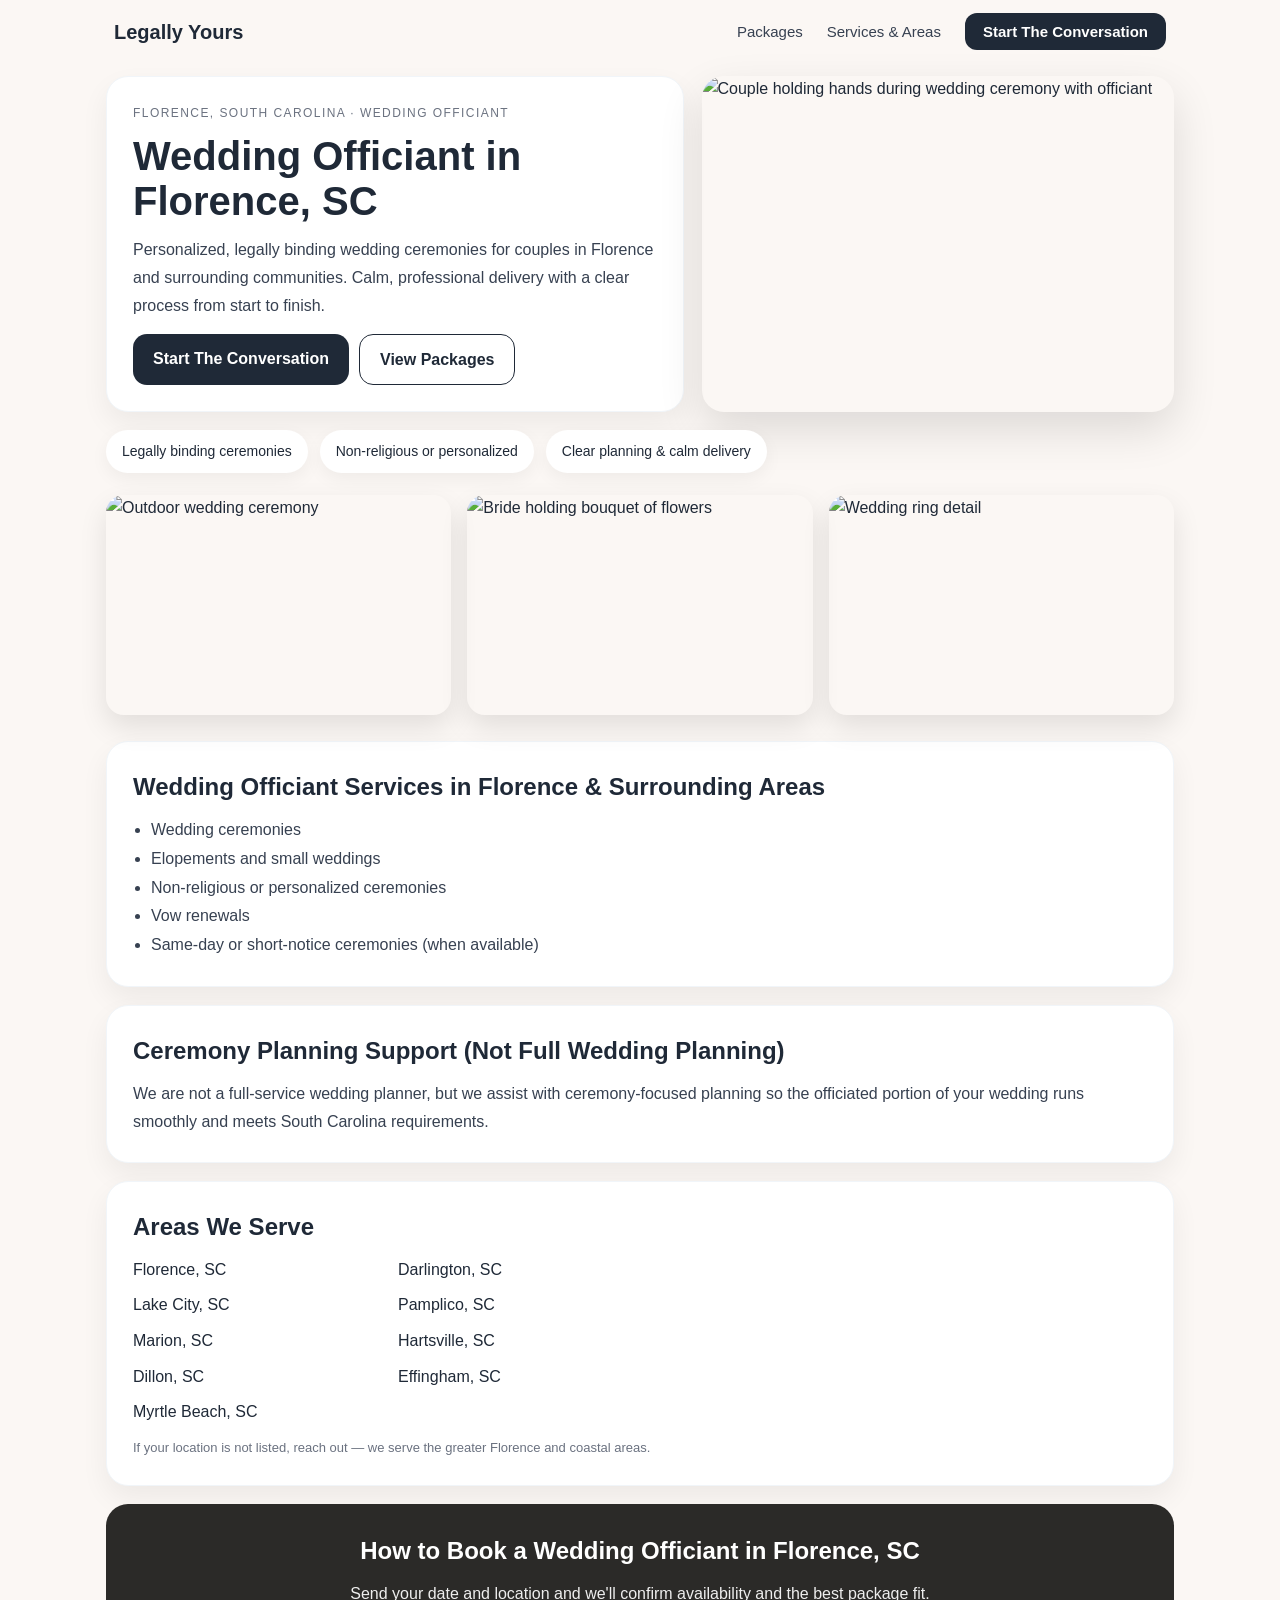
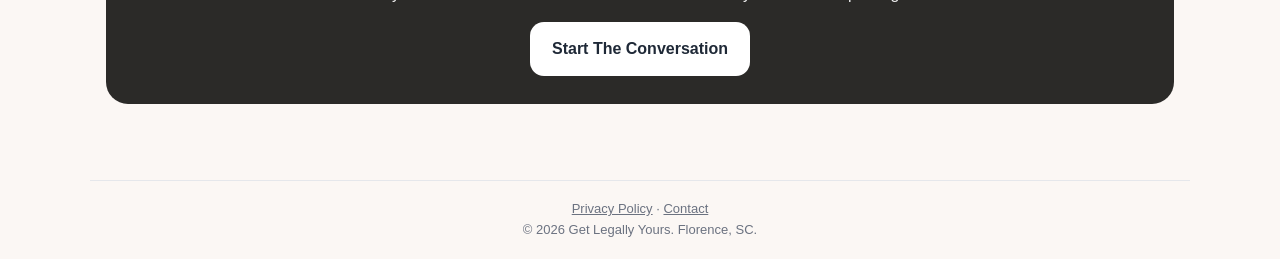
==== florence-wedding-officiant/index.html @ d5b645d7 "Rebuild site: clean HTML/CSS, shared nav, directory-based routing, CNAME for custom domain" ====
<!DOCTYPE html>
<html lang="en">
<head>
  <meta charset="UTF-8">
  <meta name="viewport" content="width=device-width, initial-scale=1.0">
  <title>Wedding Officiant in Florence, SC | Legally Yours</title>
  <meta name="description" content="Personalized, legally binding wedding ceremonies for couples in Florence and surrounding communities. Calm, professional delivery with a clear process.">
  <meta property="og:title" content="Wedding Officiant in Florence, SC | Legally Yours">
  <meta property="og:description" content="Personalized, legally binding wedding ceremonies for couples in Florence, SC and surrounding communities.">
  <meta property="og:type" content="website">
  <meta property="og:url" content="https://www.getlegallyyours.com/florence-wedding-officiant/">
  <link rel="canonical" href="https://www.getlegallyyours.com/florence-wedding-officiant/">
  <link rel="stylesheet" href="/css/style.css">
</head>
<body>

  <nav class="nav" role="navigation" aria-label="Main navigation">
    <a href="/" class="nav-brand">Legally Yours</a>
    <button class="nav-toggle" aria-label="Toggle menu" onclick="document.querySelector('.nav-links').classList.toggle('open')">
      <span></span><span></span><span></span>
    </button>
    <ul class="nav-links">
      <li><a href="/packages/">Packages</a></li>
      <li><a href="/florence-wedding-officiant/">Services &amp; Areas</a></li>
      <li><a href="/start-the-conversation/" class="btn-nav">Start The Conversation</a></li>
    </ul>
  </nav>

  <div class="container" style="padding-top:12px; padding-bottom:34px;">

    <!-- Split Hero -->
    <div class="hero-split">
      <div class="hero-split-text">
        <p class="label">Florence, South Carolina · Wedding Officiant</p>
        <h1>Wedding Officiant in Florence, SC</h1>
        <p>Personalized, legally binding wedding ceremonies for couples in Florence and surrounding communities. Calm, professional delivery with a clear process from start to finish.</p>
        <div class="btn-row">
          <a href="/start-the-conversation/" class="btn-primary">Start The Conversation</a>
          <a href="/packages/" class="btn-outline">View Packages</a>
        </div>
      </div>
      <div class="hero-split-img">
        <img src="https://images.unsplash.com/photo-1529636798458-92182e662485?w=1400&q=80" alt="Couple holding hands during wedding ceremony with officiant" loading="lazy">
      </div>
    </div>

    <!-- Trust strip -->
    <div class="trust-strip">
      <span class="trust-pill">Legally binding ceremonies</span>
      <span class="trust-pill">Non-religious or personalized</span>
      <span class="trust-pill">Clear planning &amp; calm delivery</span>
    </div>

    <!-- Photo row -->
    <div class="img-row">
      <img src="https://images.unsplash.com/photo-1465495976277-4387d4b0b4c6?w=800&q=80" alt="Outdoor wedding ceremony" loading="lazy">
      <img src="https://images.unsplash.com/photo-1522673607200-164d1b6ce486?w=800&q=80" alt="Bride holding bouquet of flowers" loading="lazy">
      <img src="https://images.unsplash.com/photo-1543342384-1f1350e27861?w=800&q=80" alt="Wedding ring detail" loading="lazy">
    </div>

    <!-- Services -->
    <div class="card">
      <h2>Wedding Officiant Services in Florence &amp; Surrounding Areas</h2>
      <ul>
        <li>Wedding ceremonies</li>
        <li>Elopements and small weddings</li>
        <li>Non-religious or personalized ceremonies</li>
        <li>Vow renewals</li>
        <li>Same-day or short-notice ceremonies (when available)</li>
      </ul>
    </div>

    <!-- Planning Support -->
    <div class="card">
      <h2>Ceremony Planning Support (Not Full Wedding Planning)</h2>
      <p>We are not a full-service wedding planner, but we assist with ceremony-focused planning so the officiated portion of your wedding runs smoothly and meets South Carolina requirements.</p>
    </div>

    <!-- Areas Served -->
    <div class="card">
      <h2>Areas We Serve</h2>
      <div class="two-col">
        <div>Florence, SC</div>
        <div>Darlington, SC</div>
        <div>Lake City, SC</div>
        <div>Pamplico, SC</div>
        <div>Marion, SC</div>
        <div>Hartsville, SC</div>
        <div>Dillon, SC</div>
        <div>Effingham, SC</div>
        <div>Myrtle Beach, SC</div>
      </div>
      <p style="margin-top:12px; font-size:13px; color:#6b7280;">
        If your location is not listed, reach out — we serve the greater Florence and coastal areas.
      </p>
    </div>

    <!-- CTA -->
    <div class="card-dark">
      <h2>How to Book a Wedding Officiant in Florence, SC</h2>
      <p>Send your date and location and we'll confirm availability and the best package fit.</p>
      <a href="/start-the-conversation/" class="btn-white">Start The Conversation</a>
    </div>

  </div>

  <footer class="site-footer">
    <a href="/privacy-policy/">Privacy Policy</a> · <a href="/start-the-conversation/">Contact</a><br>
    &copy; 2026 Get Legally Yours. Florence, SC.
  </footer>

</body>
</html>
---- css/style.css ----
/* ═══════════════════════════════════════════
   Legally Yours – Global Styles
   getlegallyyours.com
   ═══════════════════════════════════════════ */

/* ── Reset ── */
*, *::before, *::after { box-sizing: border-box; margin: 0; padding: 0; }

/* ── Base ── */
body {
  font-family: 'Segoe UI', Arial, Helvetica, sans-serif;
  color: #1f2937;
  background: #fbf7f4;
  -webkit-font-smoothing: antialiased;
  line-height: 1.6;
}
a { text-decoration: none; color: inherit; }
img { display: block; max-width: 100%; }
ul, ol { padding-left: 18px; }

/* ── Container ── */
.container { max-width: 1100px; margin: 0 auto; padding: 0 16px; }

/* ── Navigation ── */
.nav {
  display: flex;
  align-items: center;
  justify-content: space-between;
  padding: 16px 24px;
  max-width: 1100px;
  margin: 0 auto;
}
.nav-brand {
  font-size: 20px;
  font-weight: 700;
  color: #1f2937;
}
.nav-links {
  display: flex;
  gap: 24px;
  align-items: center;
  list-style: none;
  padding: 0;
  margin: 0;
}
.nav-links a {
  font-size: 15px;
  color: #374151;
  font-weight: 500;
  transition: color .2s;
}
.nav-links a:hover { color: #1f2937; }
.btn-nav {
  background: #1f2937 !important;
  color: #fff !important;
  padding: 10px 18px;
  border-radius: 12px;
  font-weight: 600 !important;
  transition: background .2s;
}
.btn-nav:hover { background: #374151 !important; }

/* Mobile hamburger */
.nav-toggle {
  display: none;
  background: none;
  border: none;
  cursor: pointer;
  padding: 8px;
}
.nav-toggle span {
  display: block;
  width: 24px;
  height: 2px;
  background: #1f2937;
  margin: 5px 0;
  transition: .3s;
}

/* ── Hero (full-bleed image) ── */
.hero-banner {
  background-size: cover;
  background-position: center;
  border-radius: 22px;
  padding: 72px 28px;
  margin: 16px 16px 22px;
  color: #fff;
  text-align: center;
  box-shadow: 0 18px 45px rgba(0,0,0,.14);
}
.hero-banner .label {
  letter-spacing: .14em;
  text-transform: uppercase;
  font-size: 12px;
  margin-bottom: 12px;
}
.hero-banner h1 {
  font-size: 42px;
  line-height: 1.12;
  margin-bottom: 14px;
}
.hero-banner p {
  font-size: 18px;
  line-height: 1.6;
  max-width: 760px;
  margin: 0 auto 22px;
}

/* ── Hero (split – text + image side by side) ── */
.hero-split {
  display: grid;
  grid-template-columns: 1.1fr .9fr;
  gap: 18px;
  margin-bottom: 18px;
}
.hero-split-text {
  background: #fff;
  border-radius: 22px;
  padding: 26px;
  box-shadow: 0 12px 28px rgba(0,0,0,.06);
  border: 1px solid #f1f5f9;
}
.hero-split-text .label {
  font-size: 12px;
  letter-spacing: .12em;
  text-transform: uppercase;
  color: #6b7280;
  margin-bottom: 10px;
}
.hero-split-text h1 {
  font-size: 40px;
  line-height: 1.12;
  margin-bottom: 12px;
}
.hero-split-text p {
  font-size: 16px;
  line-height: 1.75;
  color: #374151;
  margin-bottom: 14px;
}
.hero-split-img {
  border-radius: 22px;
  overflow: hidden;
  box-shadow: 0 18px 45px rgba(0,0,0,.12);
}
.hero-split-img img {
  width: 100%;
  height: 100%;
  min-height: 320px;
  object-fit: cover;
}

/* ── Buttons ── */
.btn-primary {
  display: inline-block;
  background: #1f2937;
  color: #fff;
  font-weight: 700;
  padding: 12px 20px;
  border-radius: 14px;
  transition: background .2s;
}
.btn-primary:hover { background: #374151; }

.btn-outline {
  display: inline-block;
  background: #fff;
  color: #1f2937;
  font-weight: 700;
  padding: 12px 20px;
  border-radius: 14px;
  border: 1px solid #1f2937;
  transition: background .2s;
}
.btn-outline:hover { background: #f3f4f6; }

.btn-white {
  display: inline-block;
  background: #fff;
  color: #1f2937;
  font-weight: 700;
  padding: 14px 22px;
  border-radius: 14px;
  transition: background .2s;
}
.btn-white:hover { background: #f3f4f6; }

.btn-white-outline {
  display: inline-block;
  background: transparent;
  color: #fff;
  font-weight: 700;
  padding: 14px 22px;
  border-radius: 14px;
  border: 1px solid rgba(255,255,255,.75);
  transition: background .2s;
}
.btn-white-outline:hover { background: rgba(255,255,255,.12); }

.btn-rose {
  display: inline-block;
  background: #d4a5a5;
  color: #fff;
  font-weight: 600;
  padding: 10px 20px;
  border-radius: 8px;
  transition: background .2s;
  margin-top: 15px;
}
.btn-rose:hover { background: #c4908f; }

.btn-row { display: flex; gap: 10px; flex-wrap: wrap; }

/* ── Trust pills ── */
.trust-strip {
  display: flex;
  gap: 12px;
  flex-wrap: wrap;
  margin-bottom: 22px;
}
.trust-pill {
  background: #fff;
  padding: 10px 16px;
  border-radius: 999px;
  font-size: 14px;
  box-shadow: 0 6px 18px rgba(0,0,0,.05);
}

/* ── Image grid ── */
.img-row {
  display: grid;
  grid-template-columns: repeat(3, 1fr);
  gap: 16px;
  margin-bottom: 26px;
}
.img-row img {
  width: 100%;
  height: 220px;
  object-fit: cover;
  border-radius: 18px;
  box-shadow: 0 12px 28px rgba(0,0,0,.10);
}

/* ── Cards ── */
.card {
  background: #fff;
  border-radius: 22px;
  padding: 26px;
  box-shadow: 0 12px 28px rgba(0,0,0,.06);
  border: 1px solid #f1f5f9;
  margin-bottom: 18px;
}
.card h2, .card h3 { margin-bottom: 10px; }
.card p { color: #374151; line-height: 1.75; }
.card ul, .card ol { line-height: 1.8; color: #374151; }

/* ── Dark card ── */
.card-dark {
  background: #2b2a28;
  color: #fff;
  border-radius: 22px;
  padding: 28px;
  text-align: center;
  margin-bottom: 18px;
}
.card-dark p {
  max-width: 720px;
  margin: 0 auto 16px;
  color: rgba(255,255,255,.92);
}
.card-dark h2, .card-dark h3 { margin-bottom: 10px; }

/* ── 2-col grid inside cards ── */
.two-col {
  display: grid;
  grid-template-columns: repeat(2, 1fr);
  gap: 10px;
  max-width: 520px;
}

/* ── Package cards ── */
.packages-grid {
  display: flex;
  flex-wrap: wrap;
  justify-content: center;
  gap: 20px;
}
.pkg-card {
  background: #fff;
  border-radius: 16px;
  box-shadow: 0 4px 12px rgba(0,0,0,.08);
  padding: 0 0 24px;
  width: 320px;
  text-align: left;
  overflow: hidden;
}
.pkg-card img {
  width: 100%;
  height: 200px;
  object-fit: cover;
}
.pkg-card-body { padding: 20px 20px 0; }
.pkg-card h3 {
  font-size: 1.6em;
  color: #4a6d88;
  margin: 0 0 4px;
}
.pkg-price {
  font-size: 1.2em;
  color: #d4a5a5;
  font-weight: bold;
  margin-bottom: 8px;
}
.pkg-card ul {
  list-style: none;
  padding: 0;
  color: #555;
  margin: 12px 0;
}
.pkg-card li { margin-bottom: 8px; }
.pkg-card li::before { content: "✓ "; color: #4a6d88; font-weight: 700; }
.pkg-note { color: #666; font-style: italic; font-size: 14px; }
.pkg-addon { color: #666; font-size: 14px; margin-top: 6px; }

/* ── Contact / form layout ── */
.contact-grid {
  display: grid;
  grid-template-columns: 1.15fr .85fr;
  gap: 18px;
  align-items: start;
}
.contact-grid iframe {
  display: block;
  width: 100%;
  height: 820px;
  border: none;
  border-radius: 18px;
  background: #fff;
}
.text-template {
  background: rgba(255,255,255,.10);
  border: 1px solid rgba(255,255,255,.18);
  border-radius: 16px;
  padding: 12px;
}
.text-template .label {
  font-weight: 700;
  margin-bottom: 6px;
}

/* ── Footer ── */
.site-footer {
  margin-top: 24px;
  padding: 18px 16px;
  border-top: 1px solid #e5e7eb;
  font-size: 13px;
  color: #6b7280;
  text-align: center;
  max-width: 1100px;
  margin-left: auto;
  margin-right: auto;
}
.site-footer a {
  color: #6b7280;
  text-decoration: underline;
}
.site-footer a:hover { color: #374151; }

/* ── Privacy / legal pages ── */
.legal-page { max-width: 800px; margin: 0 auto; padding: 28px 16px 48px; }
.legal-page h1 { margin-bottom: 8px; }
.legal-page h2 { margin-top: 28px; margin-bottom: 8px; font-size: 1.3em; }
.legal-page p { margin-bottom: 12px; line-height: 1.75; color: #374151; }
.legal-page ul { margin-bottom: 12px; line-height: 1.75; color: #374151; }

/* ═══════════════════════════════════════════
   Responsive
   ═══════════════════════════════════════════ */
@media (max-width: 900px) {
  .hero-split { grid-template-columns: 1fr; }
  .img-row { grid-template-columns: 1fr; }
  .img-row img { height: 210px; }
  .two-col { grid-template-columns: 1fr; }
  .contact-grid { grid-template-columns: 1fr; }
  .contact-grid iframe { height: 900px; }
  .packages-grid { flex-direction: column; align-items: center; }
  .pkg-card { width: 100%; max-width: 400px; }
}

@media (max-width: 640px) {
  .nav-links { display: none; }
  .nav-links.open {
    display: flex;
    flex-direction: column;
    position: absolute;
    top: 60px;
    right: 16px;
    background: #fff;
    border-radius: 16px;
    padding: 16px 24px;
    box-shadow: 0 12px 28px rgba(0,0,0,.12);
    z-index: 100;
    gap: 16px;
  }
  .nav-toggle { display: block; }
  .hero-banner h1 { font-size: 30px; }
  .hero-split-text h1 { font-size: 28px; }
}
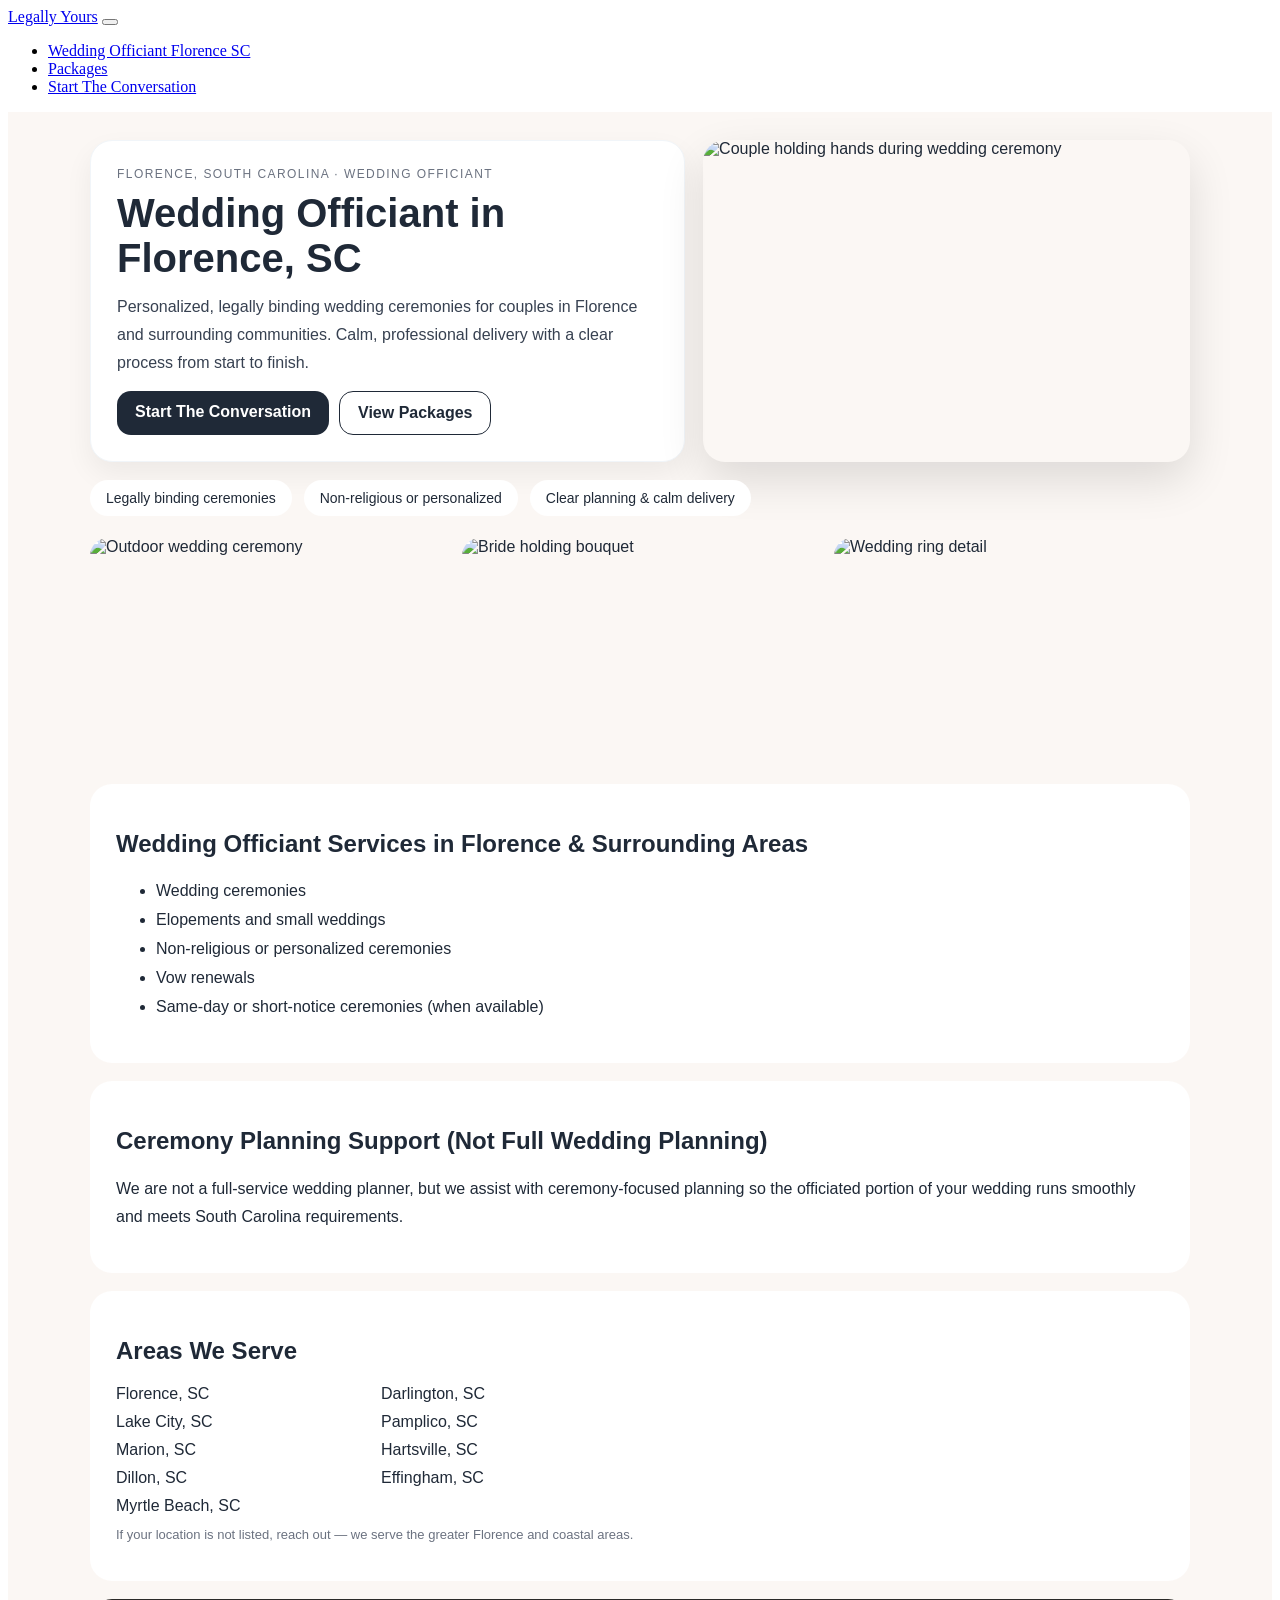
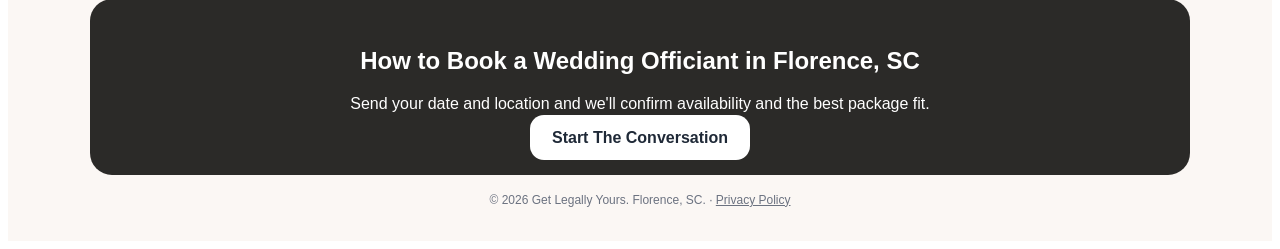
==== commit 108b5090: "Rebuild with original inline styles to match Google Sites layout" ====
--- a/florence-wedding-officiant/index.html
+++ b/florence-wedding-officiant/index.html
@@ -2,112 +2,90 @@
 <html lang="en">
 <head>
   <meta charset="UTF-8">
+  <base href="/GetLegallyYours/">
   <meta name="viewport" content="width=device-width, initial-scale=1.0">
   <title>Wedding Officiant in Florence, SC | Legally Yours</title>
   <meta name="description" content="Personalized, legally binding wedding ceremonies for couples in Florence and surrounding communities. Calm, professional delivery with a clear process.">
-  <meta property="og:title" content="Wedding Officiant in Florence, SC | Legally Yours">
-  <meta property="og:description" content="Personalized, legally binding wedding ceremonies for couples in Florence, SC and surrounding communities.">
-  <meta property="og:type" content="website">
-  <meta property="og:url" content="https://www.getlegallyyours.com/florence-wedding-officiant/">
   <link rel="canonical" href="https://www.getlegallyyours.com/florence-wedding-officiant/">
-  <link rel="stylesheet" href="/css/style.css">
+  <link rel="stylesheet" href="css/style.css">
 </head>
 <body>
-
-  <nav class="nav" role="navigation" aria-label="Main navigation">
-    <a href="/" class="nav-brand">Legally Yours</a>
-    <button class="nav-toggle" aria-label="Toggle menu" onclick="document.querySelector('.nav-links').classList.toggle('open')">
-      <span></span><span></span><span></span>
-    </button>
+  <nav class="nav">
+    <a href="./" class="nav-brand">Legally Yours</a>
+    <button class="nav-toggle" aria-label="Toggle menu" onclick="document.querySelector('.nav-links').classList.toggle('open')"><span></span><span></span><span></span></button>
     <ul class="nav-links">
-      <li><a href="/packages/">Packages</a></li>
-      <li><a href="/florence-wedding-officiant/">Services &amp; Areas</a></li>
-      <li><a href="/start-the-conversation/" class="btn-nav">Start The Conversation</a></li>
+      <li><a href="florence-wedding-officiant/">Wedding Officiant Florence SC</a></li>
+      <li><a href="packages/">Packages</a></li>
+      <li><a href="start-the-conversation/" class="btn-nav">Start The Conversation</a></li>
     </ul>
   </nav>
 
-  <div class="container" style="padding-top:12px; padding-bottom:34px;">
-
-    <!-- Split Hero -->
-    <div class="hero-split">
-      <div class="hero-split-text">
-        <p class="label">Florence, South Carolina · Wedding Officiant</p>
-        <h1>Wedding Officiant in Florence, SC</h1>
-        <p>Personalized, legally binding wedding ceremonies for couples in Florence and surrounding communities. Calm, professional delivery with a clear process from start to finish.</p>
-        <div class="btn-row">
-          <a href="/start-the-conversation/" class="btn-primary">Start The Conversation</a>
-          <a href="/packages/" class="btn-outline">View Packages</a>
+  <section style="background:#fbf7f4; padding:0; font-family:Arial, Helvetica, sans-serif; color:#1f2937;">
+    <div style="max-width:1100px; margin:0 auto; padding:28px 16px 34px;">
+      <div style="display:grid; grid-template-columns:1.1fr .9fr; gap:18px; margin-bottom:18px;">
+        <div style="background:#ffffff; border-radius:22px; padding:26px; box-shadow:0 12px 28px rgba(0,0,0,.06); border:1px solid #f1f5f9;">
+          <p style="margin:0 0 10px; font-size:12px; letter-spacing:.12em; text-transform:uppercase; color:#6b7280;">Florence, South Carolina · Wedding Officiant</p>
+          <h1 style="margin:0 0 12px; font-size:40px; line-height:1.12;">Wedding Officiant in Florence, SC</h1>
+          <p style="margin:0 0 14px; font-size:16px; line-height:1.75; color:#374151;">Personalized, legally binding wedding ceremonies for couples in Florence and surrounding communities. Calm, professional delivery with a clear process from start to finish.</p>
+          <div style="display:flex; gap:10px; flex-wrap:wrap; margin-top:14px;">
+            <a href="start-the-conversation/" style="background:#1f2937; color:#ffffff; font-weight:700; padding:12px 18px; border-radius:14px; text-decoration:none;">Start The Conversation</a>
+            <a href="packages/" style="background:#ffffff; color:#1f2937; font-weight:700; padding:12px 18px; border-radius:14px; text-decoration:none; border:1px solid #1f2937;">View Packages</a>
+          </div>
+        </div>
+        <div style="border-radius:22px; overflow:hidden; box-shadow:0 18px 45px rgba(0,0,0,.12);">
+          <img src="https://images.unsplash.com/photo-1529636798458-92182e662485?w=1400&q=80" alt="Couple holding hands during wedding ceremony" style="width:100%; height:100%; min-height:320px; object-fit:cover;">
         </div>
       </div>
-      <div class="hero-split-img">
-        <img src="https://images.unsplash.com/photo-1529636798458-92182e662485?w=1400&q=80" alt="Couple holding hands during wedding ceremony with officiant" loading="lazy">
+      <div style="display:flex; gap:12px; flex-wrap:wrap; margin:0 0 22px;">
+        <span style="background:#fff; padding:10px 16px; border-radius:999px; font-size:14px;">Legally binding ceremonies</span>
+        <span style="background:#fff; padding:10px 16px; border-radius:999px; font-size:14px;">Non-religious or personalized</span>
+        <span style="background:#fff; padding:10px 16px; border-radius:999px; font-size:14px;">Clear planning &amp; calm delivery</span>
+      </div>
+      <div style="display:grid; grid-template-columns:repeat(3,1fr); gap:16px; margin:0 0 26px;">
+        <img src="https://images.unsplash.com/photo-1465495976277-4387d4b0b4c6?w=800&q=80" alt="Outdoor wedding ceremony" style="width:100%; height:220px; object-fit:cover; border-radius:18px;">
+        <img src="https://images.unsplash.com/photo-1522673607200-164d1b6ce486?w=800&q=80" alt="Bride holding bouquet" style="width:100%; height:220px; object-fit:cover; border-radius:18px;">
+        <img src="https://images.unsplash.com/photo-1543342384-1f1350e27861?w=800&q=80" alt="Wedding ring detail" style="width:100%; height:220px; object-fit:cover; border-radius:18px;">
+      </div>
+      <div style="background:#ffffff; border-radius:22px; padding:26px; margin-bottom:18px;">
+        <h2>Wedding Officiant Services in Florence &amp; Surrounding Areas</h2>
+        <ul style="line-height:1.8;">
+          <li>Wedding ceremonies</li>
+          <li>Elopements and small weddings</li>
+          <li>Non-religious or personalized ceremonies</li>
+          <li>Vow renewals</li>
+          <li>Same-day or short-notice ceremonies (when available)</li>
+        </ul>
+      </div>
+      <div style="background:#ffffff; border-radius:22px; padding:26px; margin-bottom:18px;">
+        <h2>Ceremony Planning Support (Not Full Wedding Planning)</h2>
+        <p style="line-height:1.75;">We are not a full-service wedding planner, but we assist with ceremony-focused planning so the officiated portion of your wedding runs smoothly and meets South Carolina requirements.</p>
+      </div>
+      <div style="background:#ffffff; border-radius:22px; padding:26px; margin-bottom:18px;">
+        <h2>Areas We Serve</h2>
+        <div style="display:grid; grid-template-columns:repeat(2,1fr); gap:10px; max-width:520px;">
+          <div>Florence, SC</div><div>Darlington, SC</div>
+          <div>Lake City, SC</div><div>Pamplico, SC</div>
+          <div>Marion, SC</div><div>Hartsville, SC</div>
+          <div>Dillon, SC</div><div>Effingham, SC</div>
+          <div>Myrtle Beach, SC</div>
+        </div>
+        <p style="margin-top:12px; font-size:13px; color:#6b7280;">If your location is not listed, reach out — we serve the greater Florence and coastal areas.</p>
+      </div>
+      <div style="background:#2b2a28; color:#ffffff; border-radius:22px; padding:28px; text-align:center;">
+        <h2>How to Book a Wedding Officiant in Florence, SC</h2>
+        <p style="max-width:720px; margin:0 auto 16px;">Send your date and location and we'll confirm availability and the best package fit.</p>
+        <a href="start-the-conversation/" style="background:#ffffff; color:#1f2937; font-weight:700; padding:14px 22px; border-radius:14px; text-decoration:none;">Start The Conversation</a>
+      </div>
+      <div style="margin-top:18px; font-size:12px; color:#6b7280; text-align:center;">
+        &copy; 2026 Get Legally Yours. Florence, SC. · <a href="privacy-policy/" style="color:#6b7280;text-decoration:underline;">Privacy Policy</a>
       </div>
     </div>
-
-    <!-- Trust strip -->
-    <div class="trust-strip">
-      <span class="trust-pill">Legally binding ceremonies</span>
-      <span class="trust-pill">Non-religious or personalized</span>
-      <span class="trust-pill">Clear planning &amp; calm delivery</span>
-    </div>
-
-    <!-- Photo row -->
-    <div class="img-row">
-      <img src="https://images.unsplash.com/photo-1465495976277-4387d4b0b4c6?w=800&q=80" alt="Outdoor wedding ceremony" loading="lazy">
-      <img src="https://images.unsplash.com/photo-1522673607200-164d1b6ce486?w=800&q=80" alt="Bride holding bouquet of flowers" loading="lazy">
-      <img src="https://images.unsplash.com/photo-1543342384-1f1350e27861?w=800&q=80" alt="Wedding ring detail" loading="lazy">
-    </div>
-
-    <!-- Services -->
-    <div class="card">
-      <h2>Wedding Officiant Services in Florence &amp; Surrounding Areas</h2>
-      <ul>
-        <li>Wedding ceremonies</li>
-        <li>Elopements and small weddings</li>
-        <li>Non-religious or personalized ceremonies</li>
-        <li>Vow renewals</li>
-        <li>Same-day or short-notice ceremonies (when available)</li>
-      </ul>
-    </div>
-
-    <!-- Planning Support -->
-    <div class="card">
-      <h2>Ceremony Planning Support (Not Full Wedding Planning)</h2>
-      <p>We are not a full-service wedding planner, but we assist with ceremony-focused planning so the officiated portion of your wedding runs smoothly and meets South Carolina requirements.</p>
-    </div>
-
-    <!-- Areas Served -->
-    <div class="card">
-      <h2>Areas We Serve</h2>
-      <div class="two-col">
-        <div>Florence, SC</div>
-        <div>Darlington, SC</div>
-        <div>Lake City, SC</div>
-        <div>Pamplico, SC</div>
-        <div>Marion, SC</div>
-        <div>Hartsville, SC</div>
-        <div>Dillon, SC</div>
-        <div>Effingham, SC</div>
-        <div>Myrtle Beach, SC</div>
-      </div>
-      <p style="margin-top:12px; font-size:13px; color:#6b7280;">
-        If your location is not listed, reach out — we serve the greater Florence and coastal areas.
-      </p>
-    </div>
-
-    <!-- CTA -->
-    <div class="card-dark">
-      <h2>How to Book a Wedding Officiant in Florence, SC</h2>
-      <p>Send your date and location and we'll confirm availability and the best package fit.</p>
-      <a href="/start-the-conversation/" class="btn-white">Start The Conversation</a>
-    </div>
-
-  </div>
-
-  <footer class="site-footer">
-    <a href="/privacy-policy/">Privacy Policy</a> · <a href="/start-the-conversation/">Contact</a><br>
-    &copy; 2026 Get Legally Yours. Florence, SC.
-  </footer>
-
+    <style>
+      @media(max-width:900px){
+        section div[style*="grid-template-columns"]{grid-template-columns:1fr !important;}
+        section img{height:210px !important;}
+      }
+    </style>
+  </section>
 </body>
 </html>
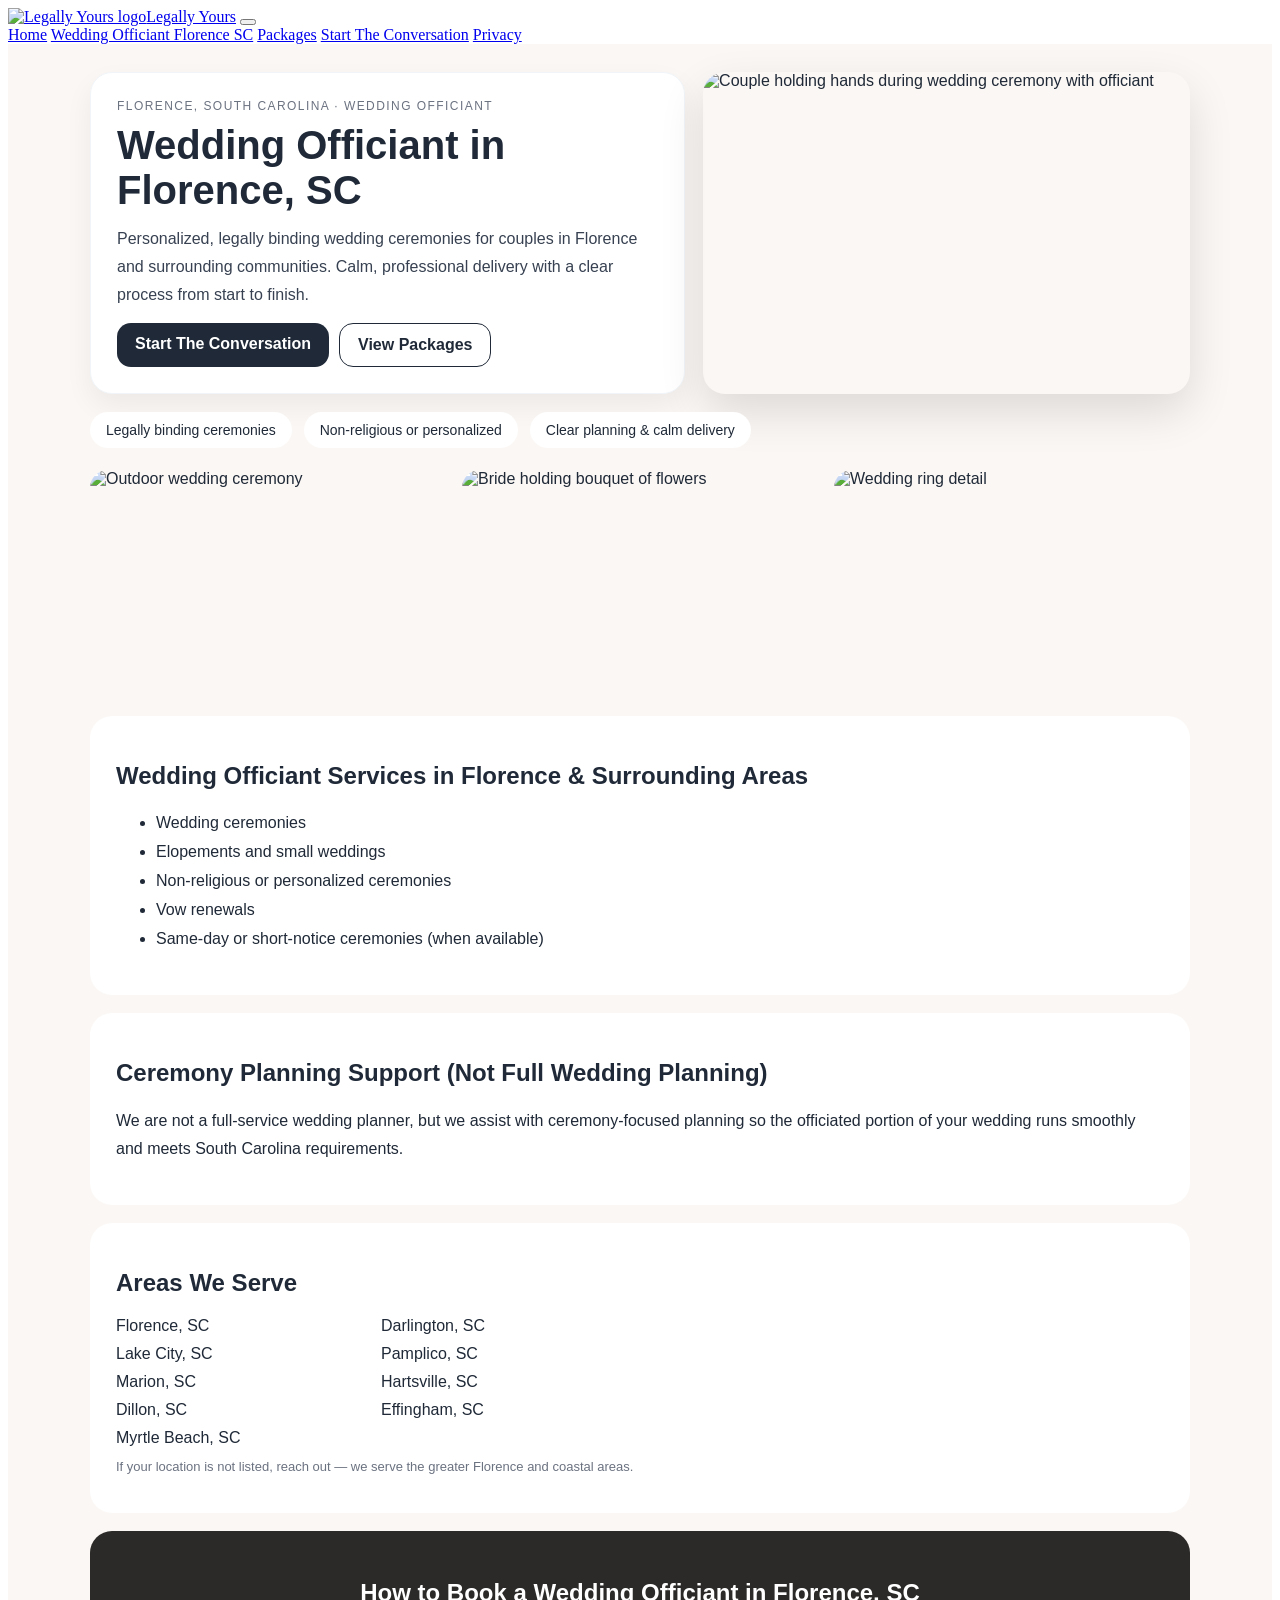
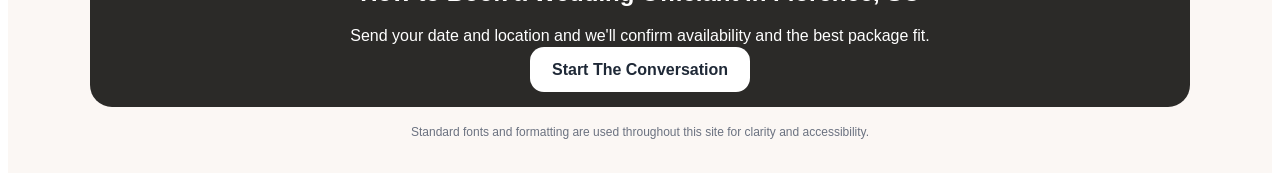
==== commit a8c71c8b: "Exact copy of Google Sites content with matching nav, original image URLs" ====
--- a/florence-wedding-officiant/index.html
+++ b/florence-wedding-officiant/index.html
@@ -5,87 +5,156 @@
   <base href="/GetLegallyYours/">
   <meta name="viewport" content="width=device-width, initial-scale=1.0">
   <title>Wedding Officiant in Florence, SC | Legally Yours</title>
-  <meta name="description" content="Personalized, legally binding wedding ceremonies for couples in Florence and surrounding communities. Calm, professional delivery with a clear process.">
+  <meta name="description" content="Personalized, legally binding wedding ceremonies for couples in Florence and surrounding communities.">
   <link rel="canonical" href="https://www.getlegallyyours.com/florence-wedding-officiant/">
   <link rel="stylesheet" href="css/style.css">
 </head>
 <body>
-  <nav class="nav">
-    <a href="./" class="nav-brand">Legally Yours</a>
-    <button class="nav-toggle" aria-label="Toggle menu" onclick="document.querySelector('.nav-links').classList.toggle('open')"><span></span><span></span><span></span></button>
-    <ul class="nav-links">
-      <li><a href="florence-wedding-officiant/">Wedding Officiant Florence SC</a></li>
-      <li><a href="packages/">Packages</a></li>
-      <li><a href="start-the-conversation/" class="btn-nav">Start The Conversation</a></li>
-    </ul>
-  </nav>
+  <header class="site-header">
+    <a href="./" class="logo"><img src="images/logo.png" alt="Legally Yours logo"><span>Legally Yours</span></a>
+    <button class="nav-toggle" aria-label="Toggle menu" onclick="this.parentElement.querySelector('nav').classList.toggle('open')"><span></span><span></span><span></span></button>
+    <nav>
+      <a href="./">Home</a>
+      <a href="florence-wedding-officiant/">Wedding Officiant Florence SC</a>
+      <a href="packages/">Packages</a>
+      <a href="start-the-conversation/">Start The Conversation</a>
+      <a href="privacy-policy/">Privacy</a>
+    </nav>
+  </header>
 
-  <section style="background:#fbf7f4; padding:0; font-family:Arial, Helvetica, sans-serif; color:#1f2937;">
-    <div style="max-width:1100px; margin:0 auto; padding:28px 16px 34px;">
-      <div style="display:grid; grid-template-columns:1.1fr .9fr; gap:18px; margin-bottom:18px;">
-        <div style="background:#ffffff; border-radius:22px; padding:26px; box-shadow:0 12px 28px rgba(0,0,0,.06); border:1px solid #f1f5f9;">
-          <p style="margin:0 0 10px; font-size:12px; letter-spacing:.12em; text-transform:uppercase; color:#6b7280;">Florence, South Carolina · Wedding Officiant</p>
-          <h1 style="margin:0 0 12px; font-size:40px; line-height:1.12;">Wedding Officiant in Florence, SC</h1>
-          <p style="margin:0 0 14px; font-size:16px; line-height:1.75; color:#374151;">Personalized, legally binding wedding ceremonies for couples in Florence and surrounding communities. Calm, professional delivery with a clear process from start to finish.</p>
-          <div style="display:flex; gap:10px; flex-wrap:wrap; margin-top:14px;">
-            <a href="start-the-conversation/" style="background:#1f2937; color:#ffffff; font-weight:700; padding:12px 18px; border-radius:14px; text-decoration:none;">Start The Conversation</a>
-            <a href="packages/" style="background:#ffffff; color:#1f2937; font-weight:700; padding:12px 18px; border-radius:14px; text-decoration:none; border:1px solid #1f2937;">View Packages</a>
-          </div>
-        </div>
-        <div style="border-radius:22px; overflow:hidden; box-shadow:0 18px 45px rgba(0,0,0,.12);">
-          <img src="https://images.unsplash.com/photo-1529636798458-92182e662485?w=1400&q=80" alt="Couple holding hands during wedding ceremony" style="width:100%; height:100%; min-height:320px; object-fit:cover;">
+<section style="background:#fbf7f4; padding:0; font-family:Arial, Helvetica, sans-serif; color:#1f2937;">
+  <div style="max-width:1100px; margin:0 auto; padding:28px 16px 34px;">
+
+    <!-- SPLIT HERO -->
+    <div style="display:grid; grid-template-columns:1.1fr .9fr; gap:18px; margin-bottom:18px;">
+      <div style="background:#ffffff; border-radius:22px; padding:26px; box-shadow:0 12px 28px rgba(0,0,0,.06); border:1px solid #f1f5f9;">
+        <p style="margin:0 0 10px; font-size:12px; letter-spacing:.12em; text-transform:uppercase; color:#6b7280;">
+          Florence, South Carolina · Wedding Officiant
+        </p>
+        <h1 style="margin:0 0 12px; font-size:40px; line-height:1.12;">
+          Wedding Officiant in Florence, SC
+        </h1>
+        <p style="margin:0 0 14px; font-size:16px; line-height:1.75; color:#374151;">
+          Personalized, legally binding wedding ceremonies for couples in Florence and surrounding communities.
+          Calm, professional delivery with a clear process from start to finish.
+        </p>
+        <div style="display:flex; gap:10px; flex-wrap:wrap; margin-top:14px;">
+          <a href="start-the-conversation/"
+             style="background:#1f2937; color:#ffffff; font-weight:700;
+                    padding:12px 18px; border-radius:14px; text-decoration:none;">
+            Start The Conversation
+          </a>
+          <a href="packages/"
+             style="background:#ffffff; color:#1f2937; font-weight:700;
+                    padding:12px 18px; border-radius:14px; text-decoration:none; border:1px solid #1f2937;">
+            View Packages
+          </a>
         </div>
       </div>
-      <div style="display:flex; gap:12px; flex-wrap:wrap; margin:0 0 22px;">
-        <span style="background:#fff; padding:10px 16px; border-radius:999px; font-size:14px;">Legally binding ceremonies</span>
-        <span style="background:#fff; padding:10px 16px; border-radius:999px; font-size:14px;">Non-religious or personalized</span>
-        <span style="background:#fff; padding:10px 16px; border-radius:999px; font-size:14px;">Clear planning &amp; calm delivery</span>
-      </div>
-      <div style="display:grid; grid-template-columns:repeat(3,1fr); gap:16px; margin:0 0 26px;">
-        <img src="https://images.unsplash.com/photo-1465495976277-4387d4b0b4c6?w=800&q=80" alt="Outdoor wedding ceremony" style="width:100%; height:220px; object-fit:cover; border-radius:18px;">
-        <img src="https://images.unsplash.com/photo-1522673607200-164d1b6ce486?w=800&q=80" alt="Bride holding bouquet" style="width:100%; height:220px; object-fit:cover; border-radius:18px;">
-        <img src="https://images.unsplash.com/photo-1543342384-1f1350e27861?w=800&q=80" alt="Wedding ring detail" style="width:100%; height:220px; object-fit:cover; border-radius:18px;">
-      </div>
-      <div style="background:#ffffff; border-radius:22px; padding:26px; margin-bottom:18px;">
-        <h2>Wedding Officiant Services in Florence &amp; Surrounding Areas</h2>
-        <ul style="line-height:1.8;">
-          <li>Wedding ceremonies</li>
-          <li>Elopements and small weddings</li>
-          <li>Non-religious or personalized ceremonies</li>
-          <li>Vow renewals</li>
-          <li>Same-day or short-notice ceremonies (when available)</li>
-        </ul>
-      </div>
-      <div style="background:#ffffff; border-radius:22px; padding:26px; margin-bottom:18px;">
-        <h2>Ceremony Planning Support (Not Full Wedding Planning)</h2>
-        <p style="line-height:1.75;">We are not a full-service wedding planner, but we assist with ceremony-focused planning so the officiated portion of your wedding runs smoothly and meets South Carolina requirements.</p>
-      </div>
-      <div style="background:#ffffff; border-radius:22px; padding:26px; margin-bottom:18px;">
-        <h2>Areas We Serve</h2>
-        <div style="display:grid; grid-template-columns:repeat(2,1fr); gap:10px; max-width:520px;">
-          <div>Florence, SC</div><div>Darlington, SC</div>
-          <div>Lake City, SC</div><div>Pamplico, SC</div>
-          <div>Marion, SC</div><div>Hartsville, SC</div>
-          <div>Dillon, SC</div><div>Effingham, SC</div>
-          <div>Myrtle Beach, SC</div>
-        </div>
-        <p style="margin-top:12px; font-size:13px; color:#6b7280;">If your location is not listed, reach out — we serve the greater Florence and coastal areas.</p>
-      </div>
-      <div style="background:#2b2a28; color:#ffffff; border-radius:22px; padding:28px; text-align:center;">
-        <h2>How to Book a Wedding Officiant in Florence, SC</h2>
-        <p style="max-width:720px; margin:0 auto 16px;">Send your date and location and we'll confirm availability and the best package fit.</p>
-        <a href="start-the-conversation/" style="background:#ffffff; color:#1f2937; font-weight:700; padding:14px 22px; border-radius:14px; text-decoration:none;">Start The Conversation</a>
-      </div>
-      <div style="margin-top:18px; font-size:12px; color:#6b7280; text-align:center;">
-        &copy; 2026 Get Legally Yours. Florence, SC. · <a href="privacy-policy/" style="color:#6b7280;text-decoration:underline;">Privacy Policy</a>
+      <div style="border-radius:22px; overflow:hidden; box-shadow:0 18px 45px rgba(0,0,0,.12);">
+        <img
+          src="https://unsplash.com/photos/lMHZ13ePnIY/download?force=true&w=1400"
+          alt="Couple holding hands during wedding ceremony with officiant"
+          style="width:100%; height:100%; min-height:320px; object-fit:cover;">
       </div>
     </div>
-    <style>
-      @media(max-width:900px){
-        section div[style*="grid-template-columns"]{grid-template-columns:1fr !important;}
-        section img{height:210px !important;}
+
+    <!-- TRUST STRIP -->
+    <div style="display:flex; gap:12px; flex-wrap:wrap; margin:0 0 22px;">
+      <span style="background:#fff; padding:10px 16px; border-radius:999px; font-size:14px;">
+        Legally binding ceremonies
+      </span>
+      <span style="background:#fff; padding:10px 16px; border-radius:999px; font-size:14px;">
+        Non-religious or personalized
+      </span>
+      <span style="background:#fff; padding:10px 16px; border-radius:999px; font-size:14px;">
+        Clear planning &amp; calm delivery
+      </span>
+    </div>
+
+    <!-- IMAGE ROW -->
+    <div style="display:grid; grid-template-columns:repeat(3,1fr); gap:16px; margin:0 0 26px;">
+      <img src="https://unsplash.com/photos/AZPP1ceKeKA/download?force=true&w=1400"
+           alt="Outdoor wedding ceremony"
+           style="width:100%; height:220px; object-fit:cover; border-radius:18px;">
+      <img src="https://unsplash.com/photos/295NLwGdrKM/download?force=true&w=1400"
+           alt="Bride holding bouquet of flowers"
+           style="width:100%; height:220px; object-fit:cover; border-radius:18px;">
+      <img src="https://unsplash.com/photos/hj1vdchQpy0/download?force=true&w=1400"
+           alt="Wedding ring detail"
+           style="width:100%; height:220px; object-fit:cover; border-radius:18px;">
+    </div>
+
+    <!-- SERVICES -->
+    <div style="background:#ffffff; border-radius:22px; padding:26px; margin-bottom:18px;">
+      <h2>Wedding Officiant Services in Florence &amp; Surrounding Areas</h2>
+      <ul style="line-height:1.8;">
+        <li>Wedding ceremonies</li>
+        <li>Elopements and small weddings</li>
+        <li>Non-religious or personalized ceremonies</li>
+        <li>Vow renewals</li>
+        <li>Same-day or short-notice ceremonies (when available)</li>
+      </ul>
+    </div>
+
+    <!-- PLANNING SUPPORT -->
+    <div style="background:#ffffff; border-radius:22px; padding:26px; margin-bottom:18px;">
+      <h2>Ceremony Planning Support (Not Full Wedding Planning)</h2>
+      <p style="line-height:1.75;">
+        We are not a full-service wedding planner, but we assist with ceremony-focused planning so the officiated
+        portion of your wedding runs smoothly and meets South Carolina requirements.
+      </p>
+    </div>
+
+    <!-- AREAS SERVED -->
+    <div style="background:#ffffff; border-radius:22px; padding:26px; margin-bottom:18px;">
+      <h2>Areas We Serve</h2>
+      <div style="display:grid; grid-template-columns:repeat(2,1fr); gap:10px; max-width:520px;">
+        <div>Florence, SC</div>
+        <div>Darlington, SC</div>
+        <div>Lake City, SC</div>
+        <div>Pamplico, SC</div>
+        <div>Marion, SC</div>
+        <div>Hartsville, SC</div>
+        <div>Dillon, SC</div>
+        <div>Effingham, SC</div>
+        <div>Myrtle Beach, SC</div>
+      </div>
+      <p style="margin-top:12px; font-size:13px; color:#6b7280;">
+        If your location is not listed, reach out — we serve the greater Florence and coastal areas.
+      </p>
+    </div>
+
+    <!-- CTA -->
+    <div style="background:#2b2a28; color:#ffffff; border-radius:22px; padding:28px; text-align:center;">
+      <h2>How to Book a Wedding Officiant in Florence, SC</h2>
+      <p style="max-width:720px; margin:0 auto 16px;">
+        Send your date and location and we'll confirm availability and the best package fit.
+      </p>
+      <a href="start-the-conversation/"
+         style="background:#ffffff; color:#1f2937; font-weight:700;
+                padding:14px 22px; border-radius:14px; text-decoration:none;">
+        Start The Conversation
+      </a>
+    </div>
+
+    <!-- FOOTER -->
+    <div style="margin-top:18px; font-size:12px; color:#6b7280; text-align:center;">
+      Standard fonts and formatting are used throughout this site for clarity and accessibility.
+    </div>
+
+  </div>
+
+  <style>
+    @media (max-width:900px){
+      section div[style*="grid-template-columns"]{
+        grid-template-columns:1fr !important;
       }
-    </style>
-  </section>
+      section img{
+        height:210px !important;
+      }
+    }
+  </style>
+</section>
 </body>
 </html>
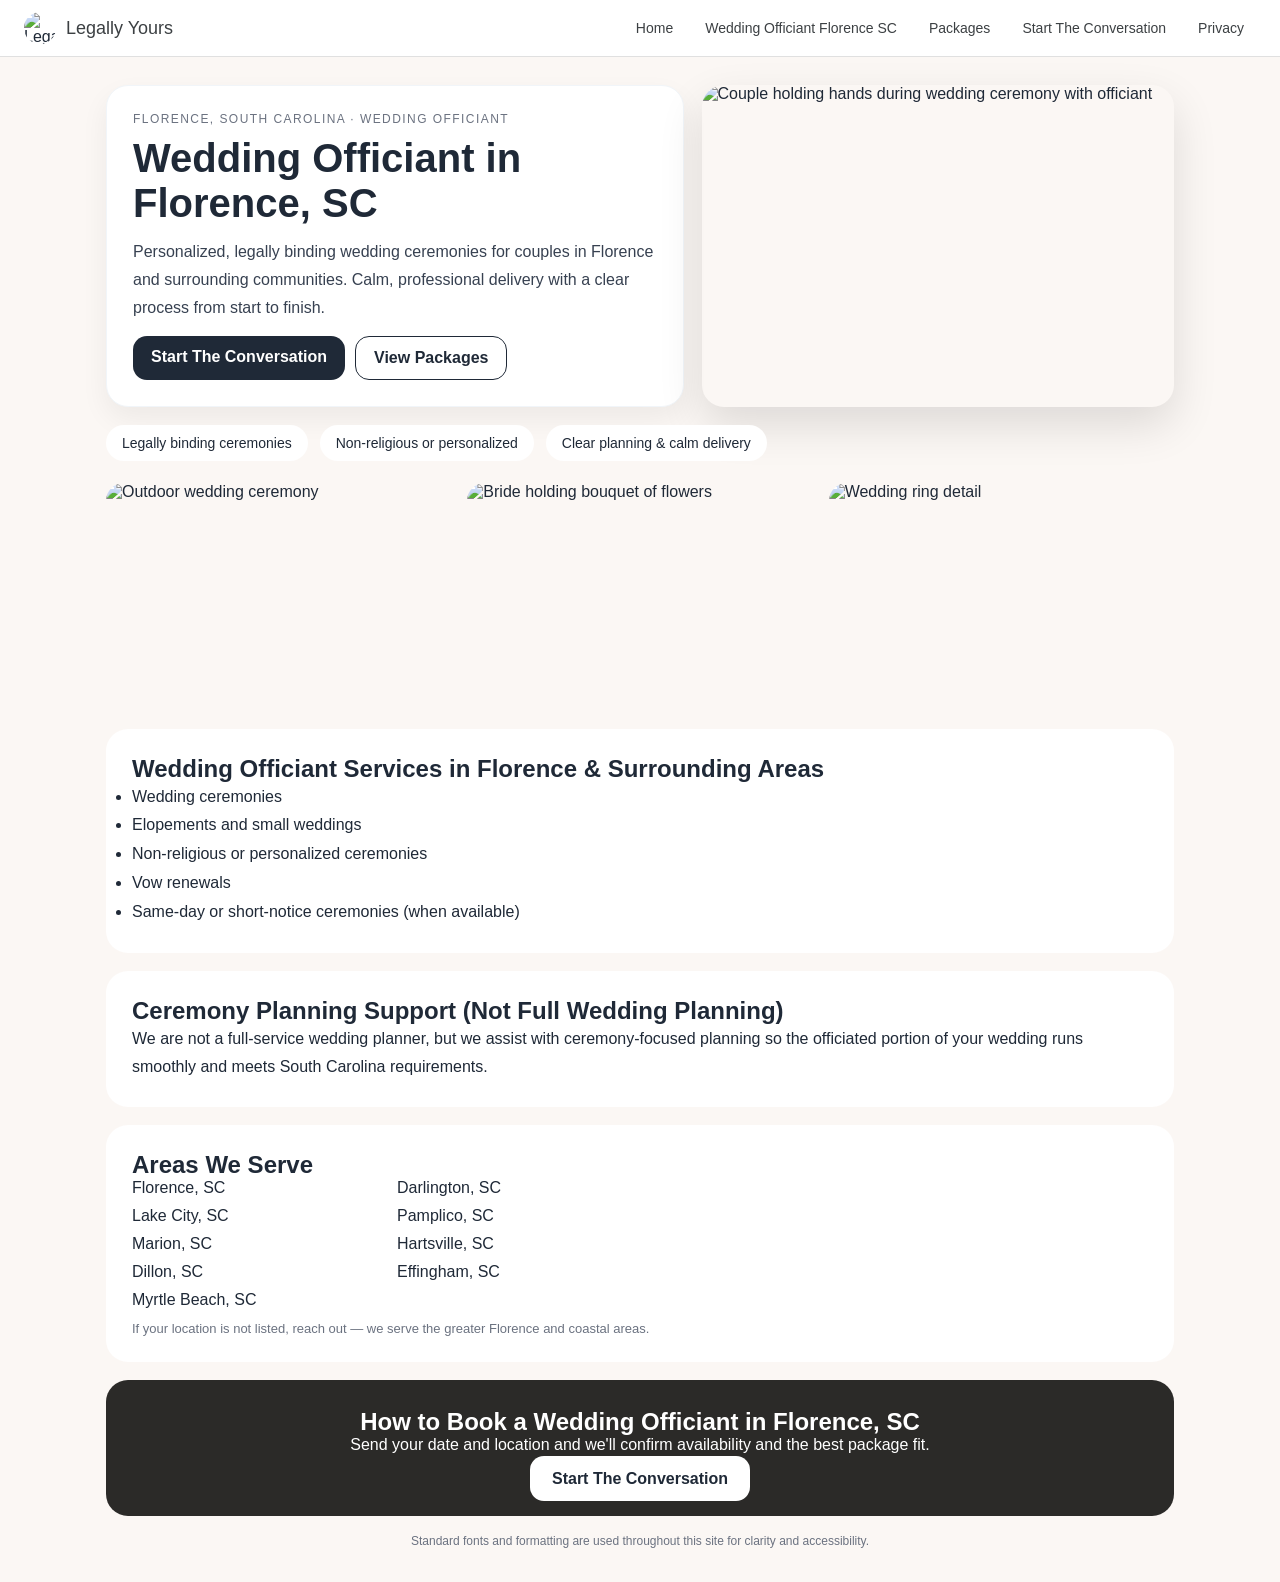
==== commit b242ae26: "Production: add CNAME, remove preview base path, absolute links for custom domain" ====
--- a/florence-wedding-officiant/index.html
+++ b/florence-wedding-officiant/index.html
@@ -2,23 +2,22 @@
 <html lang="en">
 <head>
   <meta charset="UTF-8">
-  <base href="/GetLegallyYours/">
   <meta name="viewport" content="width=device-width, initial-scale=1.0">
   <title>Wedding Officiant in Florence, SC | Legally Yours</title>
   <meta name="description" content="Personalized, legally binding wedding ceremonies for couples in Florence and surrounding communities.">
   <link rel="canonical" href="https://www.getlegallyyours.com/florence-wedding-officiant/">
-  <link rel="stylesheet" href="css/style.css">
+  <link rel="stylesheet" href="/css/style.css">
 </head>
 <body>
   <header class="site-header">
-    <a href="./" class="logo"><img src="images/logo.png" alt="Legally Yours logo"><span>Legally Yours</span></a>
+    <a href="/" class="logo"><img src="/images/logo.png" alt="Legally Yours logo"><span>Legally Yours</span></a>
     <button class="nav-toggle" aria-label="Toggle menu" onclick="this.parentElement.querySelector('nav').classList.toggle('open')"><span></span><span></span><span></span></button>
     <nav>
-      <a href="./">Home</a>
-      <a href="florence-wedding-officiant/">Wedding Officiant Florence SC</a>
-      <a href="packages/">Packages</a>
-      <a href="start-the-conversation/">Start The Conversation</a>
-      <a href="privacy-policy/">Privacy</a>
+      <a href="/">Home</a>
+      <a href="/florence-wedding-officiant/">Wedding Officiant Florence SC</a>
+      <a href="/packages/">Packages</a>
+      <a href="/start-the-conversation/">Start The Conversation</a>
+      <a href="/privacy-policy/">Privacy</a>
     </nav>
   </header>
 
@@ -39,12 +38,12 @@
           Calm, professional delivery with a clear process from start to finish.
         </p>
         <div style="display:flex; gap:10px; flex-wrap:wrap; margin-top:14px;">
-          <a href="start-the-conversation/"
+          <a href="/start-the-conversation/"
              style="background:#1f2937; color:#ffffff; font-weight:700;
                     padding:12px 18px; border-radius:14px; text-decoration:none;">
             Start The Conversation
           </a>
-          <a href="packages/"
+          <a href="/packages/"
              style="background:#ffffff; color:#1f2937; font-weight:700;
                     padding:12px 18px; border-radius:14px; text-decoration:none; border:1px solid #1f2937;">
             View Packages
@@ -131,7 +130,7 @@
       <p style="max-width:720px; margin:0 auto 16px;">
         Send your date and location and we'll confirm availability and the best package fit.
       </p>
-      <a href="start-the-conversation/"
+      <a href="/start-the-conversation/"
          style="background:#ffffff; color:#1f2937; font-weight:700;
                 padding:14px 22px; border-radius:14px; text-decoration:none;">
         Start The Conversation
--- a/css/style.css
+++ b/css/style.css
@@ -0,0 +1,84 @@
+/* Legally Yours – Matching Google Sites nav */
+*, *::before, *::after { box-sizing: border-box; margin: 0; padding: 0; }
+body {
+  font-family: Arial, Helvetica, sans-serif;
+  color: #1f2937;
+  background: #fff;
+  -webkit-font-smoothing: antialiased;
+  margin: 0;
+}
+a { text-decoration: none; color: inherit; }
+img { display: block; max-width: 100%; }
+
+/* Nav – matches Google Sites header */
+.site-header {
+  display: flex;
+  align-items: center;
+  padding: 12px 24px;
+  border-bottom: 1px solid #e0e0e0;
+  background: #fff;
+  position: sticky;
+  top: 0;
+  z-index: 100;
+}
+.site-header .logo {
+  display: flex;
+  align-items: center;
+  gap: 10px;
+  margin-right: auto;
+}
+.site-header .logo img {
+  width: 32px;
+  height: 32px;
+  border-radius: 50%;
+  object-fit: cover;
+}
+.site-header .logo span {
+  font-size: 18px;
+  color: #3c4043;
+  font-weight: 400;
+}
+.site-header nav {
+  display: flex;
+  align-items: center;
+  gap: 8px;
+}
+.site-header nav a {
+  font-size: 14px;
+  color: #3c4043;
+  padding: 8px 12px;
+  border-radius: 4px;
+  font-weight: 400;
+  transition: background .15s;
+}
+.site-header nav a:hover {
+  background: rgba(0,0,0,.06);
+}
+.site-header nav a.active {
+  font-weight: 600;
+}
+
+/* Mobile hamburger */
+.nav-toggle {
+  display: none;
+  background: none;
+  border: none;
+  cursor: pointer;
+  padding: 8px;
+}
+.nav-toggle span {
+  display: block; width: 22px; height: 2px; background: #3c4043; margin: 4px 0;
+}
+
+@media (max-width: 768px) {
+  .site-header nav { display: none; }
+  .site-header nav.open {
+    display: flex; flex-direction: column;
+    position: absolute; top: 56px; right: 12px;
+    background: #fff; border-radius: 8px;
+    padding: 12px 16px; box-shadow: 0 8px 24px rgba(0,0,0,.15);
+    z-index: 200; gap: 4px;
+    border: 1px solid #e0e0e0;
+  }
+  .nav-toggle { display: block; }
+}
